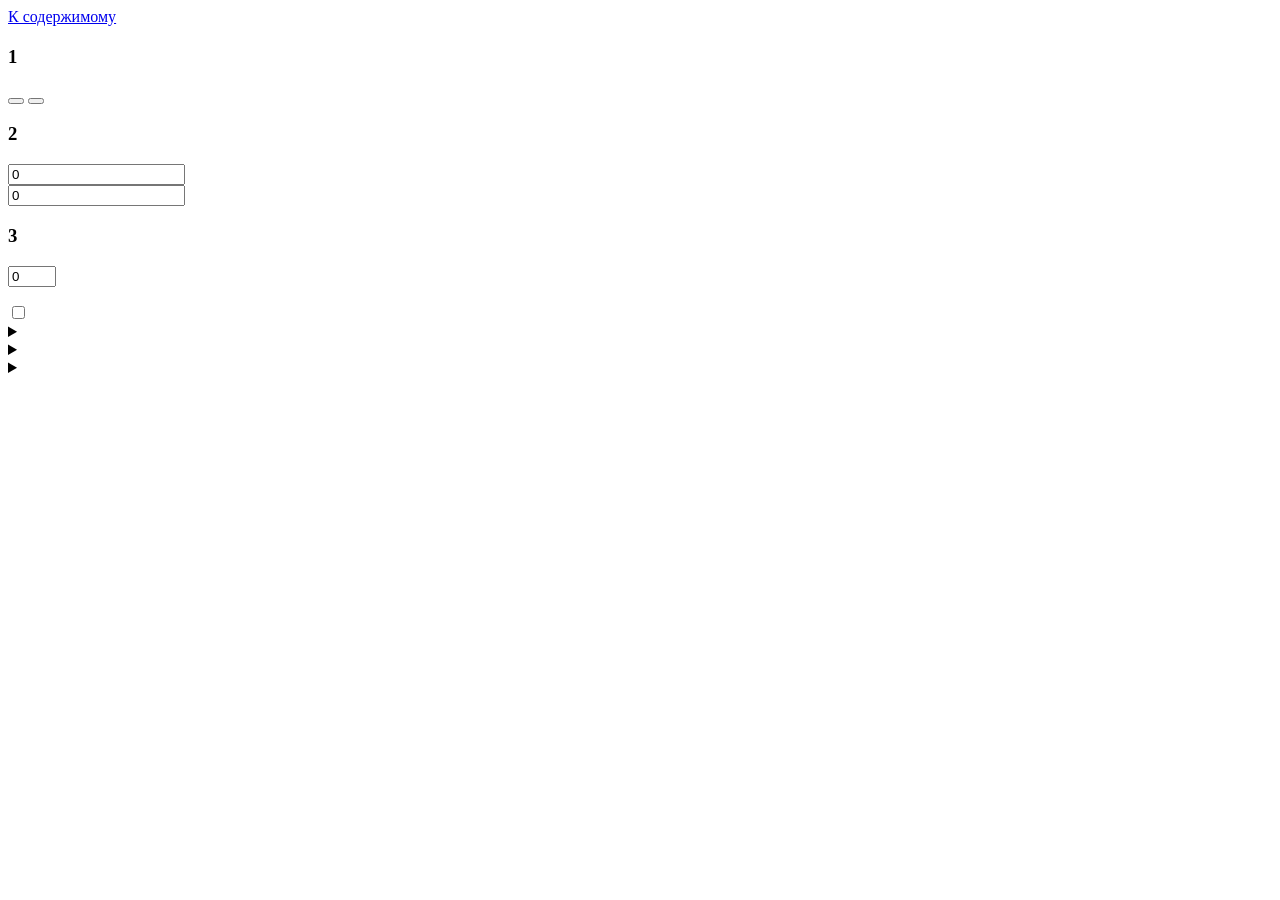
==== calculator.html @ 8a4c4994 "Create calculator.html" ====
<!doctype html>
<html lang="ru">
<head>
<meta charset="utf-8">
<meta name="viewport" content="width=device-width, initial-scale=1">
<title>Teyvat Tools</title>
<meta name="description" content="Калькулятор круток Genshin Impact: шанс получить персонажа или оружие. Genshin Impact wish calculator.">
<link rel="stylesheet" href="style.css">
</head>
<body data-page="calculator.html" data-title="title.calc">
<a class="skip" href="#main" data-i18n="skip">К содержимому</a>
<header class="site" id="site-header"></header>

<main id="main" class="container">
  <section class="hero">
    <h1 data-i18n="calc.h1"></h1>
    <p data-i18n="calc.lead"></p>
  </section>

  <div class="layout">
    <form class="panel steps-form" id="form" onsubmit="return false" autocomplete="off">
      <div class="step">
        <h3><span class="n">1</span><span data-i18n="calc.step1"></span></h3>
        <div class="seg big" id="type-seg" role="group">
          <button type="button" data-v="character" aria-pressed="true" data-i18n="calc.char"></button>
          <button type="button" data-v="weapon" aria-pressed="false" data-i18n="calc.weapon"></button>
        </div>
      </div>

      <div class="step">
        <h3><span class="n">2</span><span data-i18n="calc.step2"></span></h3>
        <div class="two">
          <div class="field"><label for="fates" data-i18n="calc.fates"></label>
            <input type="number" id="fates" min="0" value="0" inputmode="numeric"></div>
          <div class="field"><label for="primos" data-i18n="calc.primos"></label>
            <input type="number" id="primos" min="0" value="0" inputmode="numeric"></div>
        </div>
        <p class="muted hint" data-i18n="calc.have.hint"></p>
      </div>

      <div class="step">
        <h3><span class="n">3</span><span data-i18n="calc.step3"></span></h3>
        <div class="field"><label for="pity" data-i18n="calc.pity"></label>
          <input type="number" id="pity" min="0" max="89" value="0" inputmode="numeric"></div>
        <p class="muted hint" id="pity-hint"></p>
        <div class="check"><input type="checkbox" id="guar"><label for="guar" id="guar-label"></label></div>
      </div>

      <details class="adv">
        <summary data-i18n="calc.adv"></summary>
        <div class="two">
          <div class="field"><label for="copies" id="copies-label"></label>
            <input type="number" id="copies" min="1" max="7" value="1" inputmode="numeric"></div>
          <div class="field" id="win-row"><label for="win" data-i18n="calc.win"></label>
            <select id="win">
              <option value="55" selected data-i18n="calc.win55"></option>
              <option value="50" data-i18n="calc.win50"></option>
            </select></div>
        </div>
        <p class="muted hint" id="copies-hint"></p>
        <h4 data-i18n="calc.save.h"></h4>
        <div class="field"><label for="banner" data-i18n="calc.banner"></label><select id="banner"></select></div>
        <div class="two">
          <div class="field"><label for="days" data-i18n="calc.days"></label>
            <input type="number" id="days" min="0" value="0" inputmode="numeric"></div>
          <div class="field"><label for="income" data-i18n="calc.income"></label>
            <input type="number" id="income" min="0" value="60" inputmode="numeric"></div>
        </div>
        <div class="check"><input type="checkbox" id="welkin"><label for="welkin" data-i18n="calc.welkin"></label></div>
        <div class="field"><label for="oneoff" data-i18n="calc.oneoff"></label>
          <input type="number" id="oneoff" min="0" value="0" inputmode="numeric"></div>
        <p class="muted hint" data-i18n="calc.income.hint"></p>
      </details>
    </form>

    <div class="result-col">
      <section class="panel result-panel" aria-live="polite"><div id="result"></div></section>
      <details class="panel more">
        <summary data-i18n="res.more"></summary>
        <div id="more-table"></div>
        <h3 style="margin-top:16px" data-i18n="res.chart.h"></h3>
        <canvas id="chart" role="img" data-i18n-attr="aria-label:res.chart.alt"></canvas>
        <p class="muted hint" data-i18n="res.chart.hint"></p>
      </details>
      <details class="method">
        <summary data-i18n="m.title"></summary>
        <ul>
          <li data-i18n="m.1"></li><li data-i18n="m.2"></li><li data-i18n="m.3"></li>
          <li data-i18n="m.4"></li><li data-i18n="m.5"></li><li data-i18n="m.6"></li>
        </ul>
      </details>
    </div>
  </div>
</main>

<footer class="site-footer container" data-i18n="footer"></footer>

<script src="schedule.js"></script>
<script src="i18n.js"></script>
<script src="events-data.js"></script>
<script src="gacha-core.js"></script>
<script src="app.js"></script>
<script src="calc.js"></script>
</body>
</html>
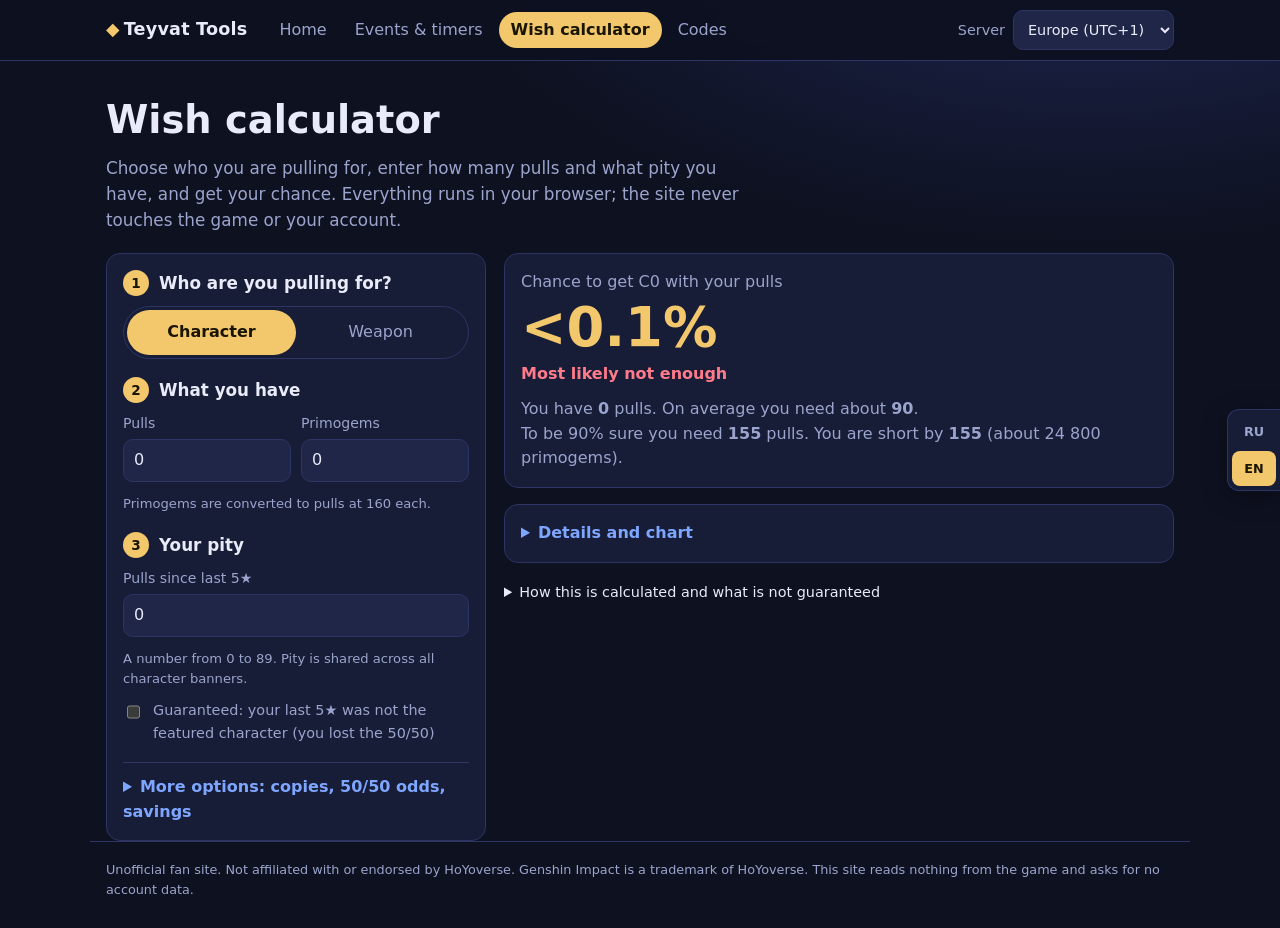
==== commit 6be52208: "Update calculator.html" ====
--- a/calculator.html
+++ b/calculator.html
@@ -3,8 +3,13 @@
 <head>
 <meta charset="utf-8">
 <meta name="viewport" content="width=device-width, initial-scale=1">
-<title>Teyvat Tools</title>
+<title>Калькулятор круток Genshin Impact — шанс получить персонажа и оружие</title>
 <meta name="description" content="Калькулятор круток Genshin Impact: шанс получить персонажа или оружие. Genshin Impact wish calculator.">
+<link rel="canonical" href="https://kiseyshu.github.io/teyvat-tools/calculator.html">
+<meta property="og:type" content="website">
+<meta property="og:title" content="Калькулятор круток Genshin Impact — шанс получить персонажа и оружие">
+<meta property="og:url" content="https://kiseyshu.github.io/teyvat-tools/calculator.html">
+<meta property="og:image" content="https://kiseyshu.github.io/teyvat-tools/images/hero.svg">
 <link rel="stylesheet" href="style.css">
 </head>
 <body data-page="calculator.html" data-title="title.calc">
--- a/style.css
+++ b/style.css
@@ -0,0 +1,186 @@
+:root {
+  color-scheme: dark;
+  --bg: #0e1120;
+  --panel: #171c37;
+  --panel-2: #1f2648;
+  --line: #2c3563;
+  --text: #e9ebf8;
+  --muted: #9ba4cc;
+  --gold: #f3c86d;
+  --accent: #7ea6ff;
+  --ok: #62d996;
+  --warn: #ffb85c;
+  --bad: #ff7b8a;
+  --radius: 14px;
+  --font: system-ui, -apple-system, "Segoe UI", Roboto, "Helvetica Neue", Arial, sans-serif;
+}
+* { box-sizing: border-box; }
+html { -webkit-text-size-adjust: 100%; }
+body {
+  margin: 0;
+  min-height: 100vh;
+  display: flex;
+  flex-direction: column;
+  background: radial-gradient(1100px 560px at 85% -10%, #1f2754 0, transparent 60%), var(--bg);
+  color: var(--text);
+  font: 16px/1.55 var(--font);
+}
+main { flex: 1; padding-bottom: 40px; }
+.container { width: 100%; max-width: 1100px; margin: 0 auto; padding: 0 16px; }
+a { color: var(--accent); }
+h1, h2, h3 { line-height: 1.2; margin: 0 0 12px; }
+h1 { font-size: clamp(1.7rem, 4vw, 2.4rem); }
+h2 { font-size: 1.35rem; margin-top: 36px; }
+h3 { font-size: 1.05rem; }
+p { margin: 0 0 12px; }
+.muted { color: var(--muted); }
+.skip { position: absolute; left: -999px; top: 8px; background: var(--gold); color: #1a1500; padding: 8px 12px; border-radius: 8px; z-index: 10; }
+.skip:focus { left: 8px; }
+:focus-visible { outline: 2px solid var(--gold); outline-offset: 2px; }
+
+/* Шапка */
+header.site { position: sticky; top: 0; z-index: 5; background: rgba(14, 17, 32, 0.92); backdrop-filter: blur(8px); border-bottom: 1px solid var(--line); }
+.bar { display: flex; flex-wrap: wrap; align-items: center; gap: 8px 20px; padding-top: 10px; padding-bottom: 10px; }
+.brand { color: var(--text); font-weight: 700; text-decoration: none; font-size: 1.1rem; letter-spacing: 0.2px; }
+.brand-mark { color: var(--gold); margin-right: 4px; }
+header.site nav { display: flex; flex-wrap: wrap; gap: 4px; flex: 1; }
+header.site nav a { color: var(--muted); text-decoration: none; padding: 6px 12px; border-radius: 999px; }
+header.site nav a:hover { color: var(--text); background: var(--panel); }
+header.site nav a[aria-current="page"] { color: #1a1500; background: var(--gold); font-weight: 600; }
+.server { display: flex; align-items: center; gap: 8px; color: var(--muted); font-size: 0.9rem; }
+select, input[type="number"] {
+  background: var(--panel-2); color: var(--text); border: 1px solid var(--line); border-radius: 10px;
+  padding: 8px 10px; font: inherit; min-height: 40px;
+}
+select { max-width: 100%; }
+
+/* Hero */
+.hero { padding: 36px 0 8px; }
+.hero p { color: var(--muted); max-width: 62ch; font-size: 1.05rem; }
+
+/* Плитки таймеров */
+.tiles { display: grid; grid-template-columns: repeat(auto-fill, minmax(220px, 1fr)); gap: 12px; }
+.tile { background: var(--panel); border: 1px solid var(--line); border-radius: var(--radius); padding: 14px 16px; display: flex; flex-direction: column; gap: 4px; }
+.tile-label { color: var(--muted); font-size: 0.9rem; display: flex; align-items: center; gap: 8px; flex-wrap: wrap; }
+.chip { font-style: normal; font-size: 0.72rem; padding: 1px 8px; border-radius: 999px; background: var(--panel-2); border: 1px solid var(--line); color: var(--muted); }
+.chip.pred { color: var(--warn); border-color: #5a4524; }
+.tile-cd { font-size: 1.35rem; color: var(--gold); font-variant-numeric: tabular-nums; }
+.tile-sub { color: var(--muted); font-size: 0.82rem; }
+
+/* Карточки */
+.cards { display: grid; grid-template-columns: repeat(auto-fill, minmax(300px, 1fr)); gap: 14px; }
+.card { background: var(--panel); border: 1px solid var(--line); border-radius: var(--radius); padding: 16px; display: flex; flex-direction: column; gap: 8px; border-top: 3px solid var(--accent); }
+.card[data-kind="banner"] { border-top-color: var(--gold); }
+.card[data-kind="endgame"] { border-top-color: #c58cff; }
+.card[data-kind="pass"] { border-top-color: var(--ok); }
+.card[data-status="ended"] { opacity: 0.65; }
+.card-top { display: flex; flex-wrap: wrap; gap: 6px; }
+.badge { font-size: 0.72rem; padding: 2px 9px; border-radius: 999px; background: var(--panel-2); border: 1px solid var(--line); color: var(--muted); }
+.badge.pred, .badge.approx { color: var(--warn); border-color: #5a4524; }
+.badge.live { color: var(--ok); border-color: #285c42; }
+.card .sub { color: var(--muted); font-size: 0.9rem; margin: 0; }
+.cd-row { display: flex; justify-content: space-between; align-items: baseline; gap: 8px; }
+.cd-row b { color: var(--gold); font-variant-numeric: tabular-nums; }
+.cd-label { color: var(--muted); font-size: 0.85rem; }
+.bar-progress { height: 6px; background: var(--panel-2); border-radius: 999px; overflow: hidden; }
+.bar-progress i { display: block; height: 100%; width: 0; background: linear-gradient(90deg, var(--accent), var(--gold)); }
+.times { font-size: 0.82rem; color: var(--muted); margin: 0; }
+.times span { display: block; }
+.details { margin: 4px 0 0; padding: 10px 12px; background: var(--panel-2); border-radius: 10px; font-size: 0.85rem; }
+.details div + div { margin-top: 6px; }
+.details dt { color: var(--muted); }
+.details dd { margin: 0; }
+.empty { color: var(--muted); padding: 18px; border: 1px dashed var(--line); border-radius: var(--radius); }
+.note { color: var(--muted); font-size: 0.85rem; margin-top: 28px; }
+.warn-box { background: #2a2113; border: 1px solid #5a4524; color: #ffd9a0; padding: 12px 14px; border-radius: 12px; margin-top: 16px; }
+
+/* Панель фильтров */
+.toolbar { display: flex; flex-wrap: wrap; gap: 10px 16px; align-items: center; margin: 12px 0 18px; }
+.seg { display: inline-flex; background: var(--panel); border: 1px solid var(--line); border-radius: 999px; padding: 3px; }
+.seg button { background: transparent; color: var(--muted); border: 0; padding: 7px 14px; border-radius: 999px; font: inherit; cursor: pointer; }
+.seg button[aria-pressed="true"] { background: var(--gold); color: #1a1500; font-weight: 600; }
+
+/* Кнопки и ссылки-призывы */
+.btn { display: inline-flex; align-items: center; justify-content: center; gap: 6px; background: var(--gold); color: #1a1500; border: 0; border-radius: 10px; padding: 9px 16px; font: inherit; font-weight: 600; cursor: pointer; text-decoration: none; min-height: 40px; }
+.btn.ghost { background: var(--panel-2); color: var(--text); border: 1px solid var(--line); font-weight: 500; }
+.cta-row { display: flex; flex-wrap: wrap; gap: 12px; margin-top: 36px; }
+.cta { flex: 1 1 260px; background: var(--panel); border: 1px solid var(--line); border-radius: var(--radius); padding: 16px; text-decoration: none; color: var(--text); }
+.cta:hover { border-color: var(--gold); }
+.cta b { display: block; color: var(--gold); margin-bottom: 4px; }
+.cta span { color: var(--muted); font-size: 0.9rem; }
+
+/* Калькулятор */
+.layout { display: grid; grid-template-columns: minmax(0, 380px) minmax(0, 1fr); gap: 18px; align-items: start; }
+@media (max-width: 860px) { .layout { grid-template-columns: minmax(0, 1fr); } }
+.panel { background: var(--panel); border: 1px solid var(--line); border-radius: var(--radius); padding: 16px; }
+.field { display: flex; flex-direction: column; gap: 4px; margin-bottom: 12px; }
+.field label, .field .lbl { font-size: 0.88rem; color: var(--muted); }
+.field input[type="number"], .field select { width: 100%; }
+.check { display: flex; gap: 10px; align-items: flex-start; margin-bottom: 12px; font-size: 0.9rem; color: var(--muted); }
+.check input { margin-top: 4px; width: 18px; height: 18px; }
+.two { display: grid; grid-template-columns: 1fr 1fr; gap: 10px; }
+fieldset { border: 0; padding: 0; margin: 0 0 8px; }
+legend { font-weight: 600; margin-bottom: 8px; padding: 0; color: var(--gold); }
+.big-prob { font-size: clamp(2.2rem, 7vw, 3.4rem); font-weight: 700; color: var(--gold); line-height: 1.05; font-variant-numeric: tabular-nums; }
+.verdict { margin-top: 6px; font-weight: 600; }
+.verdict.ok { color: var(--ok); }
+.verdict.warn { color: var(--warn); }
+.verdict.bad { color: var(--bad); }
+table { width: 100%; border-collapse: collapse; margin-top: 8px; font-size: 0.92rem; }
+th, td { text-align: left; padding: 7px 8px; border-bottom: 1px solid var(--line); font-variant-numeric: tabular-nums; }
+th { color: var(--muted); font-weight: 500; }
+td.yes { color: var(--ok); }
+td.no { color: var(--bad); }
+canvas#chart { width: 100%; height: 240px; display: block; margin-top: 8px; }
+details.method { margin-top: 18px; color: var(--muted); font-size: 0.9rem; }
+details.method summary { cursor: pointer; color: var(--text); }
+details.method ul { padding-left: 18px; }
+
+/* Промокоды */
+.codes { display: grid; gap: 10px; margin-top: 12px; }
+.code-row { display: grid; grid-template-columns: minmax(0, 1fr) auto; gap: 8px 14px; background: var(--panel); border: 1px solid var(--line); border-radius: var(--radius); padding: 12px 14px; align-items: center; }
+.code-row[data-status="expired"] { opacity: 0.6; }
+.code-main code { font-size: 1.1rem; color: var(--gold); word-break: break-all; }
+.code-main p { margin: 2px 0 0; color: var(--muted); font-size: 0.85rem; }
+.code-actions { display: flex; gap: 8px; flex-wrap: wrap; justify-content: flex-end; }
+@media (max-width: 560px) { .code-row { grid-template-columns: minmax(0, 1fr); } .code-actions { justify-content: flex-start; } }
+ol.steps { padding-left: 20px; color: var(--muted); }
+
+footer.site-footer { color: var(--muted); font-size: 0.8rem; padding-top: 18px; padding-bottom: 28px; border-top: 1px solid var(--line); }
+
+@media (prefers-reduced-motion: reduce) { * { scroll-behavior: auto !important; transition: none !important; animation: none !important; } }
+
+/* ===== v2: язык сбоку, картинки, простой калькулятор ===== */
+.lang-side { position: fixed; right: 0; top: 50%; transform: translateY(-50%); z-index: 20; display: flex; flex-direction: column; gap: 2px;
+  background: var(--panel); border: 1px solid var(--line); border-right: 0; border-radius: 12px 0 0 12px; padding: 4px; box-shadow: 0 6px 24px rgba(0,0,0,.35); }
+.lang-side button { background: transparent; color: var(--muted); border: 0; border-radius: 8px; padding: 10px 11px; font: 600 0.8rem var(--font); cursor: pointer; min-width: 44px; }
+.lang-side button:hover { color: var(--text); background: var(--panel-2); }
+.lang-side button[aria-pressed="true"] { background: var(--gold); color: #1a1500; }
+@media (max-width: 560px) {
+  .lang-side { top: auto; bottom: 12px; right: 12px; transform: none; flex-direction: row; border: 1px solid var(--line); border-radius: 999px; }
+  .lang-side button { padding: 8px 12px; }
+  main { padding-bottom: 72px; }
+}
+
+.hero.art { background: url(images/hero.svg) center/cover no-repeat; border: 1px solid var(--line); border-radius: 18px; padding: 40px 28px; margin-top: 18px; }
+.hero.art .hero-text { max-width: 58ch; }
+.hero.art h1, .hero.art p { text-shadow: 0 2px 14px rgba(8,10,24,.8); }
+.hero.art p { color: #cfd5f2; }
+
+.card { padding: 0; overflow: hidden; }
+.card .cover { display: block; width: 100%; height: 120px; object-fit: cover; background: var(--panel-2); }
+.card-body { padding: 14px 16px 16px; display: flex; flex-direction: column; gap: 8px; }
+
+.steps-form .step { margin-bottom: 18px; }
+.step h3 { display: flex; align-items: center; gap: 10px; margin-bottom: 10px; }
+.step .n { display: inline-grid; place-items: center; width: 26px; height: 26px; border-radius: 50%; background: var(--gold); color: #1a1500; font-size: 0.85rem; font-weight: 700; }
+.seg.big { display: flex; }
+.seg.big button { flex: 1; padding: 10px 14px; }
+.hint { font-size: 0.82rem; margin: 0 0 10px; }
+details.adv { border-top: 1px solid var(--line); padding-top: 12px; }
+details.adv summary, details.more summary { cursor: pointer; color: var(--accent); font-weight: 600; }
+details.adv h4 { margin: 14px 0 8px; color: var(--gold); font-size: 0.95rem; }
+.result-panel { position: sticky; top: 72px; }
+details.more { margin-top: 16px; }
+.big-prob { margin: 4px 0; }
+@media (max-width: 560px) { header.site nav { flex-basis: 100%; order: 3; } header.site nav a { padding: 6px 10px; } }
